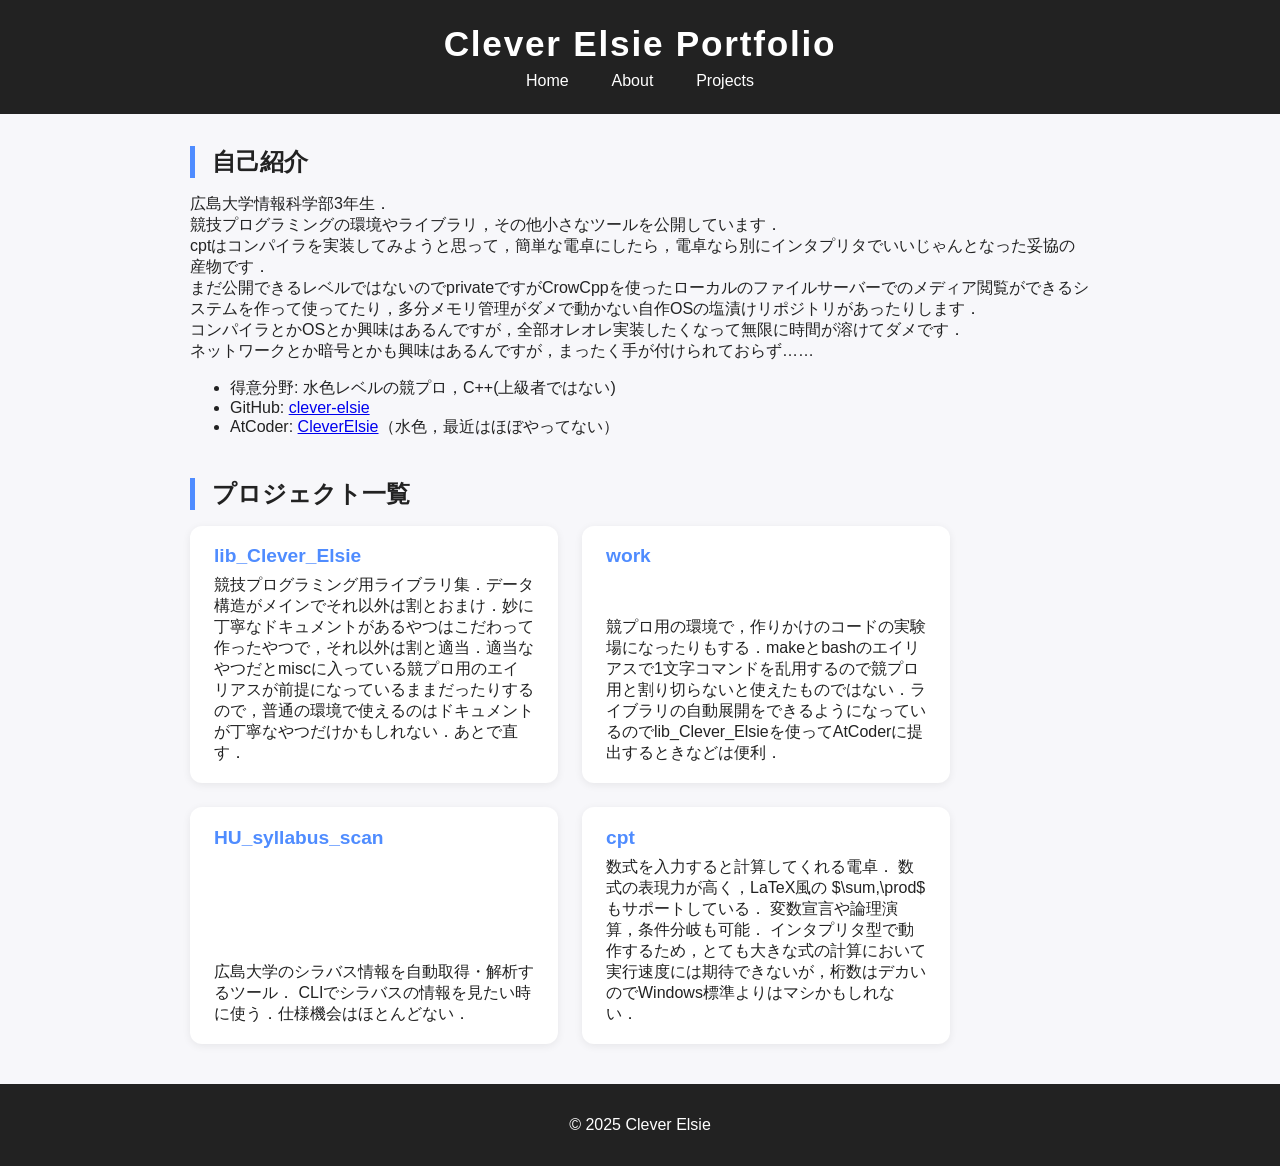
==== index.html @ 0b55cdc5 "Publicなリポジトリ，work, lib_Clever_Elsie, cpt, HU_syllabus_scanを追加" ====
<!DOCTYPE html>
<html lang="ja">
<head>
  <meta charset="UTF-8">
  <meta name="viewport" content="width=device-width, initial-scale=1.0">
  <title>Clever Elsie Portfolio</title>
  <link rel="stylesheet" href="assets/css/style.css">
</head>
<body>
  <div id="header"></div>
  <main>
    <section id="about">
      <h2>自己紹介</h2>
      <p>
        広島大学情報科学部3年生．<br>
        競技プログラミングの環境やライブラリ，その他小さなツールを公開しています．<br>
        cptはコンパイラを実装してみようと思って，簡単な電卓にしたら，電卓なら別にインタプリタでいいじゃんとなった妥協の産物です．<br>
        まだ公開できるレベルではないのでprivateですがCrowCppを使ったローカルのファイルサーバーでのメディア閲覧ができるシステムを作って使ってたり，多分メモリ管理がダメで動かない自作OSの塩漬けリポジトリがあったりします．<br>
        コンパイラとかOSとか興味はあるんですが，全部オレオレ実装したくなって無限に時間が溶けてダメです．<br>
        ネットワークとか暗号とかも興味はあるんですが，まったく手が付けられておらず……<br>
      </p>
      <ul>
        <li>得意分野: 水色レベルの競プロ，C++(上級者ではない)</li>
        <li>GitHub: <a href="https://github.com/clever-elsie" target="_blank">clever-elsie</a></li>
        <li>AtCoder: <a href="https://atcoder.jp/users/CleverElsie" target="_blank">CleverElsie</a>（水色，最近はほぼやってない）</li>
      </ul>
    </section>
    <section id="projects">
      <h2>プロジェクト一覧</h2>
      <div class="card-list">
        <a class="card" href="repositories/lib_Clever_Elsie.html">
          <h3>lib_Clever_Elsie</h3>
          <p>競技プログラミング用ライブラリ集．データ構造がメインでそれ以外は割とおまけ．妙に丁寧なドキュメントがあるやつはこだわって作ったやつで，それ以外は割と適当．適当なやつだとmiscに入っている競プロ用のエイリアスが前提になっているままだったりするので，普通の環境で使えるのはドキュメントが丁寧なやつだけかもしれない．あとで直す．</p>
        </a>
        <a class="card" href="repositories/work.html">
          <h3>work</h3>
          <p>競プロ用の環境で，作りかけのコードの実験場になったりもする．makeとbashのエイリアスで1文字コマンドを乱用するので競プロ用と割り切らないと使えたものではない．ライブラリの自動展開をできるようになっているのでlib_Clever_Elsieを使ってAtCoderに提出するときなどは便利．</p>
        </a>
        <a class="card" href="repositories/HU_syllabus_scan.html">
          <h3>HU_syllabus_scan</h3>
          <p>
            広島大学のシラバス情報を自動取得・解析するツール．
            CLIでシラバスの情報を見たい時に使う．仕様機会はほとんどない．
          </p>
        </a>
        <a class="card" href="repositories/cpt.html">
          <h3>cpt</h3>
          <p>
            数式を入力すると計算してくれる電卓．
            数式の表現力が高く，LaTeX風の $\sum,\prod$ もサポートしている．
            変数宣言や論理演算，条件分岐も可能．
            インタプリタ型で動作するため，とても大きな式の計算において実行速度には期待できないが，桁数はデカいのでWindows標準よりはマシかもしれない．
          </p>
        </a>
      </div>
    </section>
  </main>
  <div id="footer"></div>
  <script src="/assets/include.js"></script>
</body>
</html>
---- assets/css/style.css ----
body {
  font-family: 'Segoe UI', 'Hiragino Sans', 'Meiryo', sans-serif;
  margin: 0;
  background: #f7f7fa;
  color: #222;
}
header {
  background: #222;
  color: #fff;
  padding: 1.5rem 0 1rem 0;
  text-align: center;
}
header h1 {
  margin: 0 0 0.5rem 0;
  font-size: 2.2rem;
  letter-spacing: 0.05em;
}
nav {
  margin-bottom: 0.5rem;
}
nav a {
  color: #fff;
  text-decoration: none;
  margin: 0 1.2rem;
  font-weight: 500;
  transition: color 0.2s;
}
nav a:hover {
  color: #4f8cff;
}
main {
  max-width: 900px;
  margin: 2rem auto;
  padding: 0 1rem;
}
section {
  margin-bottom: 2.5rem;
}
h2 {
  border-left: 5px solid #4f8cff;
  padding-left: 0.7em;
  font-size: 1.5rem;
  margin-bottom: 1rem;
}
.card-list {
  display: flex;
  flex-wrap: wrap;
  gap: 1.5rem;
}
.card {
  background: #fff;
  border-radius: 12px;
  box-shadow: 0 2px 8px rgba(0,0,0,0.07);
  padding: 1.2rem 1.5rem;
  flex: 1 1 250px;
  min-width: 220px;
  max-width: 320px;
  text-decoration: none;
  color: #222;
  transition: box-shadow 0.2s, transform 0.2s;
  display: flex;
  flex-direction: column;
  justify-content: space-between;
}
.card:hover {
  box-shadow: 0 4px 16px rgba(79,140,255,0.13);
  transform: translateY(-4px) scale(1.03);
}
.card h3 {
  margin: 0 0 0.5rem 0;
  font-size: 1.2rem;
  color: #4f8cff;
}
.card p {
  margin: 0;
  font-size: 1rem;
}
footer {
  background: #222;
  color: #fff;
  text-align: center;
  padding: 1rem 0;
  margin-top: 2rem;
}
@media (max-width: 700px) {
  .card-list {
    flex-direction: column;
    gap: 1rem;
  }
  main {
    padding: 0 0.5rem;
  }
}
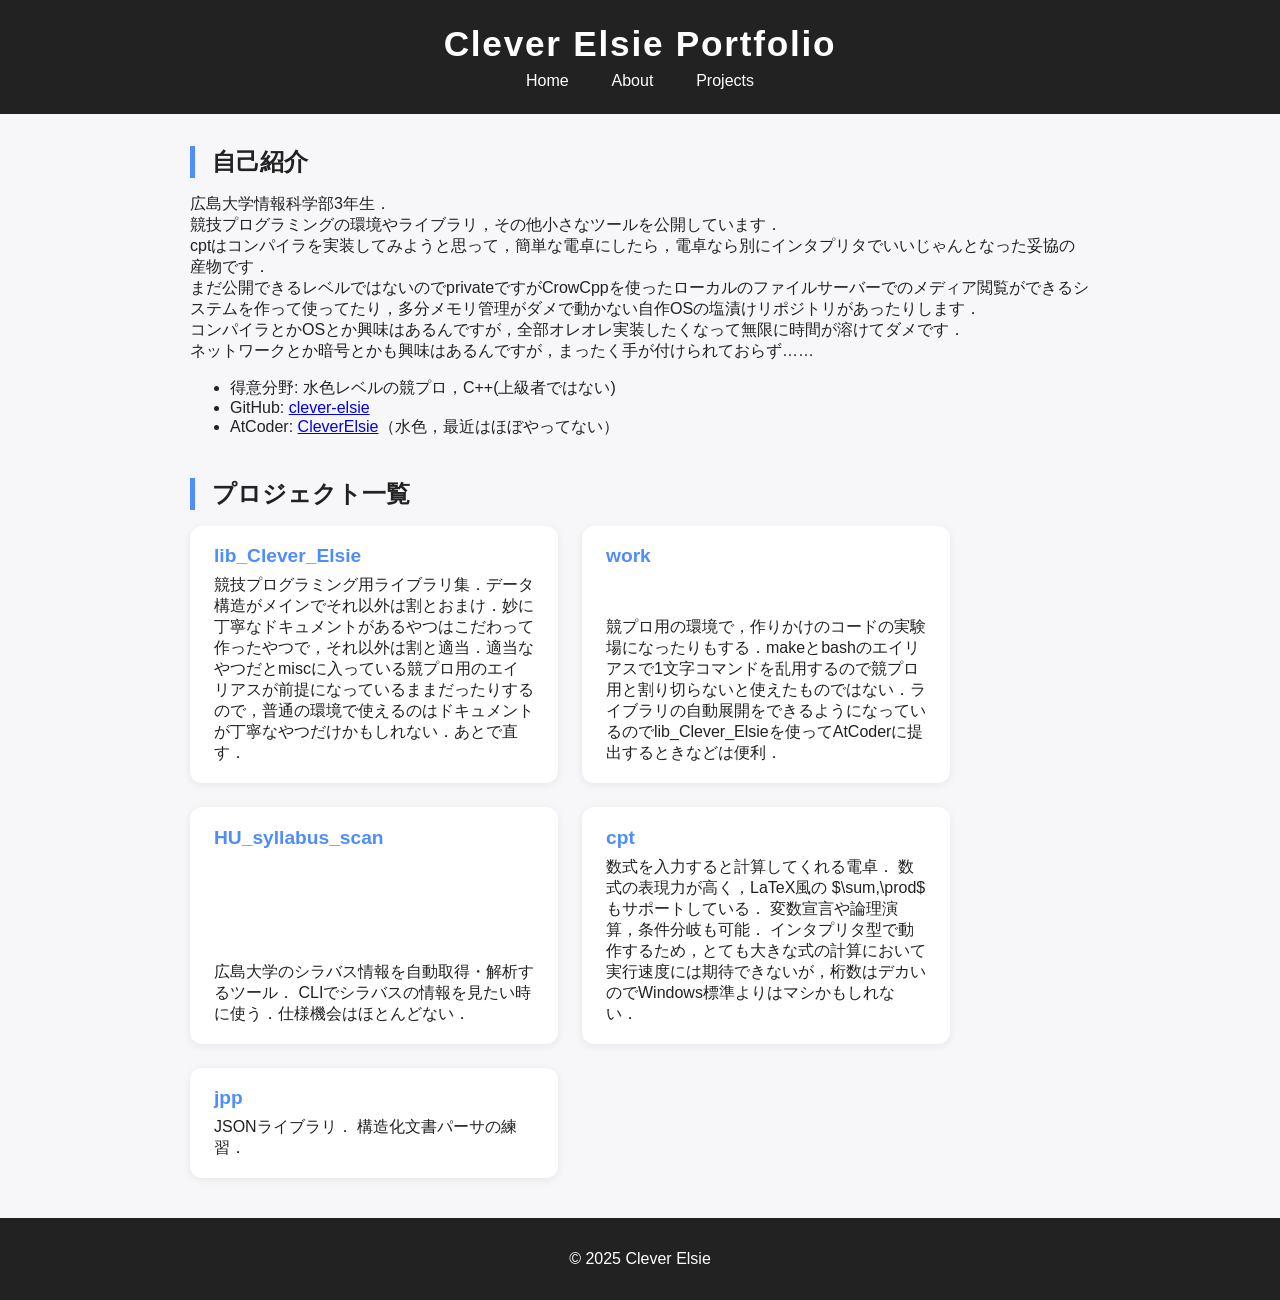
==== commit 199481fe: "jppを追加" ====
--- a/index.html
+++ b/index.html
@@ -52,6 +52,13 @@
             インタプリタ型で動作するため，とても大きな式の計算において実行速度には期待できないが，桁数はデカいのでWindows標準よりはマシかもしれない．
           </p>
         </a>
+        <a class="card" href="repositories/jpp.html">
+          <h3>jpp</h3>
+          <p>
+            JSONライブラリ．  
+            構造化文書パーサの練習．
+          </p>
+        </a>
       </div>
     </section>
   </main>
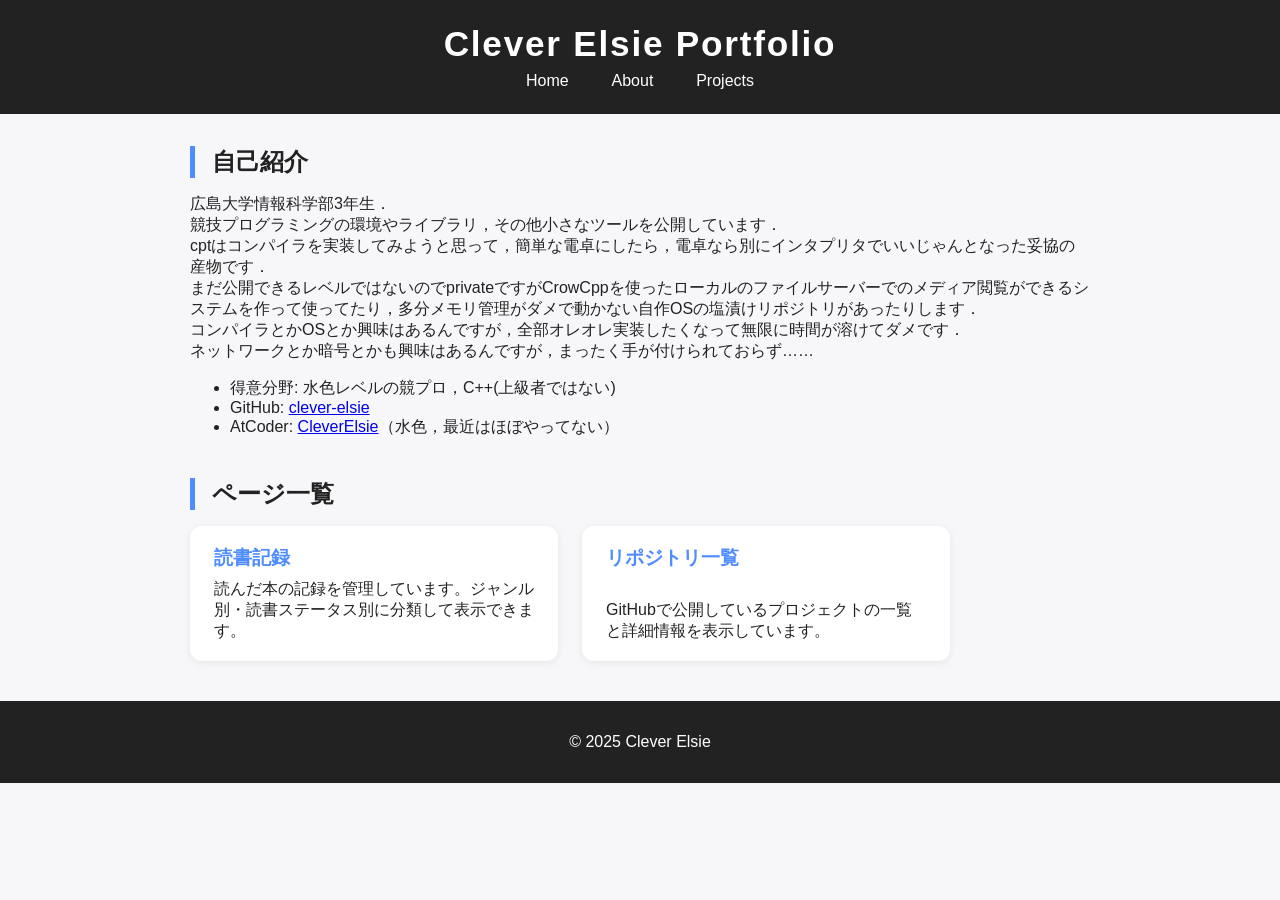
==== commit e007ed5d: "読書メモっぽいものを追加" ====
--- a/index.html
+++ b/index.html
@@ -25,39 +25,16 @@
         <li>AtCoder: <a href="https://atcoder.jp/users/CleverElsie" target="_blank">CleverElsie</a>（水色，最近はほぼやってない）</li>
       </ul>
     </section>
-    <section id="projects">
-      <h2>プロジェクト一覧</h2>
+    <section id="pages">
+      <h2>ページ一覧</h2>
       <div class="card-list">
-        <a class="card" href="repositories/lib_Clever_Elsie.html">
-          <h3>lib_Clever_Elsie</h3>
-          <p>競技プログラミング用ライブラリ集．データ構造がメインでそれ以外は割とおまけ．妙に丁寧なドキュメントがあるやつはこだわって作ったやつで，それ以外は割と適当．適当なやつだとmiscに入っている競プロ用のエイリアスが前提になっているままだったりするので，普通の環境で使えるのはドキュメントが丁寧なやつだけかもしれない．あとで直す．</p>
+        <a class="card" href="books/index.html">
+          <h3>読書記録</h3>
+          <p>読んだ本の記録を管理しています。ジャンル別・読書ステータス別に分類して表示できます。</p>
         </a>
-        <a class="card" href="repositories/work.html">
-          <h3>work</h3>
-          <p>競プロ用の環境で，作りかけのコードの実験場になったりもする．makeとbashのエイリアスで1文字コマンドを乱用するので競プロ用と割り切らないと使えたものではない．ライブラリの自動展開をできるようになっているのでlib_Clever_Elsieを使ってAtCoderに提出するときなどは便利．</p>
-        </a>
-        <a class="card" href="repositories/HU_syllabus_scan.html">
-          <h3>HU_syllabus_scan</h3>
-          <p>
-            広島大学のシラバス情報を自動取得・解析するツール．
-            CLIでシラバスの情報を見たい時に使う．仕様機会はほとんどない．
-          </p>
-        </a>
-        <a class="card" href="repositories/cpt.html">
-          <h3>cpt</h3>
-          <p>
-            数式を入力すると計算してくれる電卓．
-            数式の表現力が高く，LaTeX風の $\sum,\prod$ もサポートしている．
-            変数宣言や論理演算，条件分岐も可能．
-            インタプリタ型で動作するため，とても大きな式の計算において実行速度には期待できないが，桁数はデカいのでWindows標準よりはマシかもしれない．
-          </p>
-        </a>
-        <a class="card" href="repositories/jpp.html">
-          <h3>jpp</h3>
-          <p>
-            JSONライブラリ．  
-            構造化文書パーサの練習．
-          </p>
+        <a class="card" href="repositories/index.html">
+          <h3>リポジトリ一覧</h3>
+          <p>GitHubで公開しているプロジェクトの一覧と詳細情報を表示しています。</p>
         </a>
       </div>
     </section>
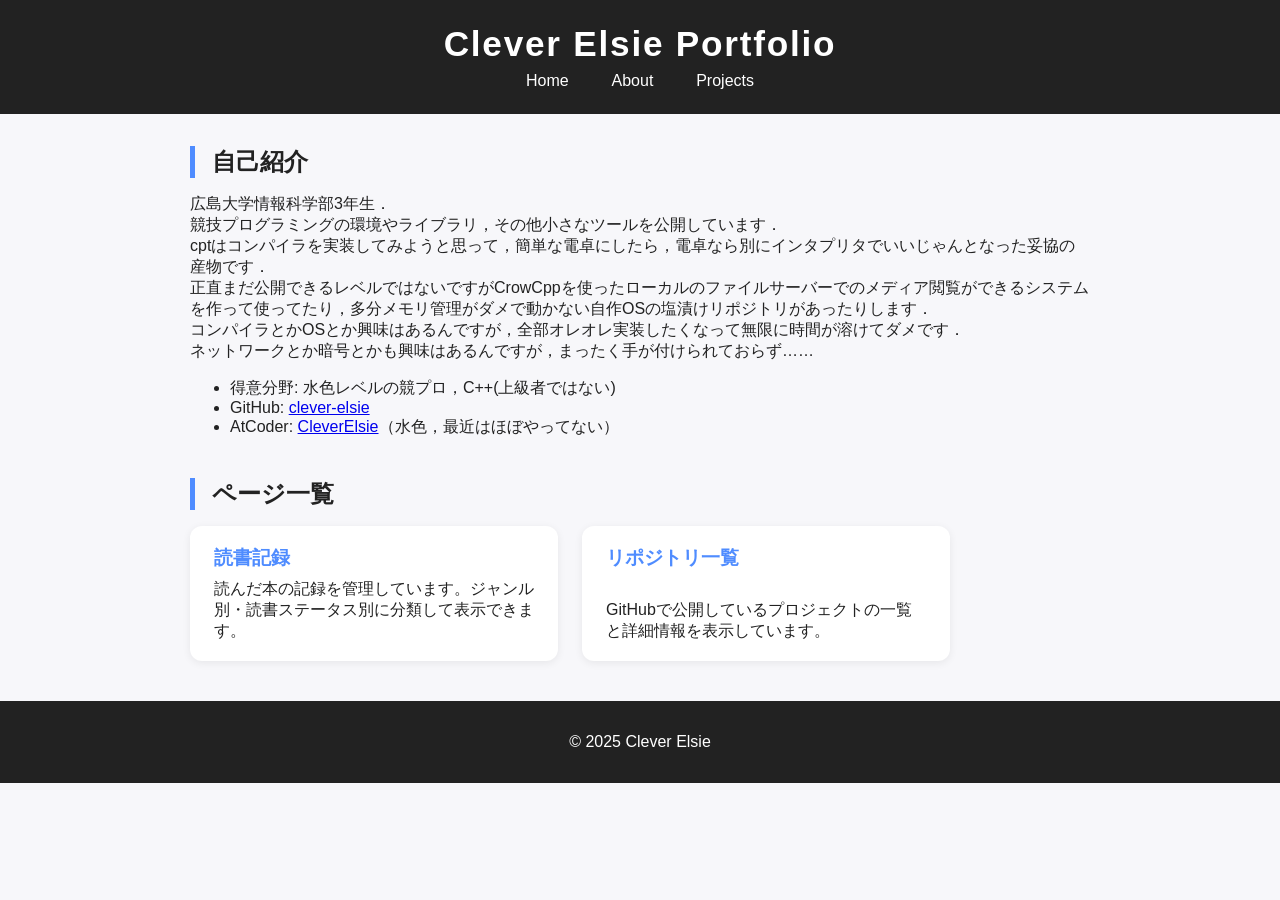
==== commit 6d99e177: "archive" ====
--- a/index.html
+++ b/index.html
@@ -15,7 +15,7 @@
         広島大学情報科学部3年生．<br>
         競技プログラミングの環境やライブラリ，その他小さなツールを公開しています．<br>
         cptはコンパイラを実装してみようと思って，簡単な電卓にしたら，電卓なら別にインタプリタでいいじゃんとなった妥協の産物です．<br>
-        まだ公開できるレベルではないのでprivateですがCrowCppを使ったローカルのファイルサーバーでのメディア閲覧ができるシステムを作って使ってたり，多分メモリ管理がダメで動かない自作OSの塩漬けリポジトリがあったりします．<br>
+        正直まだ公開できるレベルではないですがCrowCppを使ったローカルのファイルサーバーでのメディア閲覧ができるシステムを作って使ってたり，多分メモリ管理がダメで動かない自作OSの塩漬けリポジトリがあったりします．<br>
         コンパイラとかOSとか興味はあるんですが，全部オレオレ実装したくなって無限に時間が溶けてダメです．<br>
         ネットワークとか暗号とかも興味はあるんですが，まったく手が付けられておらず……<br>
       </p>
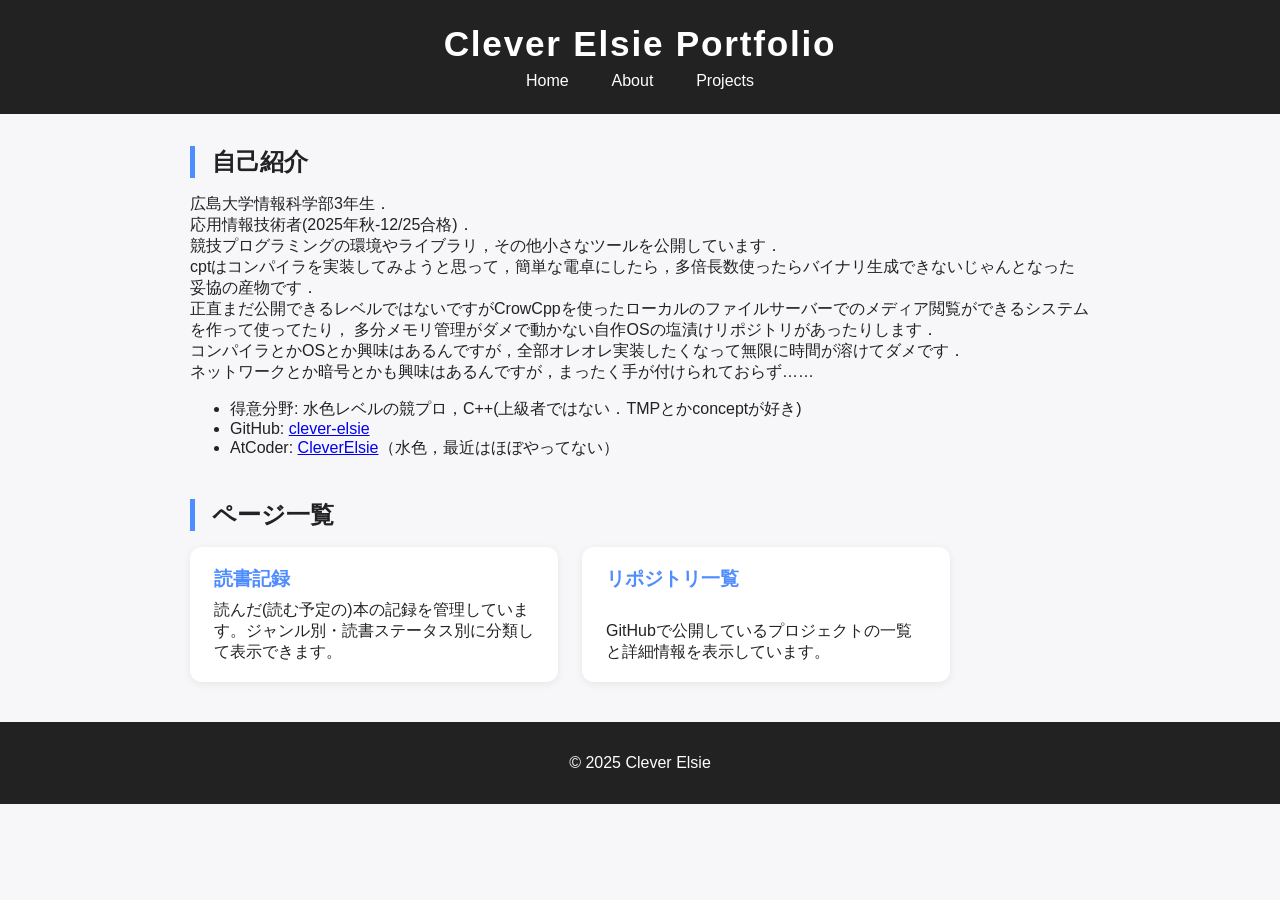
==== commit 465d25f5: "ちょっと更新" ====
--- a/index.html
+++ b/index.html
@@ -13,14 +13,16 @@
       <h2>自己紹介</h2>
       <p>
         広島大学情報科学部3年生．<br>
+        応用情報技術者(2025年秋-12/25合格)．<br>
         競技プログラミングの環境やライブラリ，その他小さなツールを公開しています．<br>
-        cptはコンパイラを実装してみようと思って，簡単な電卓にしたら，電卓なら別にインタプリタでいいじゃんとなった妥協の産物です．<br>
-        正直まだ公開できるレベルではないですがCrowCppを使ったローカルのファイルサーバーでのメディア閲覧ができるシステムを作って使ってたり，多分メモリ管理がダメで動かない自作OSの塩漬けリポジトリがあったりします．<br>
+        cptはコンパイラを実装してみようと思って，簡単な電卓にしたら，多倍長数使ったらバイナリ生成できないじゃんとなった妥協の産物です．<br>
+        正直まだ公開できるレベルではないですがCrowCppを使ったローカルのファイルサーバーでのメディア閲覧ができるシステムを作って使ってたり，
+        多分メモリ管理がダメで動かない自作OSの塩漬けリポジトリがあったりします．<br>
         コンパイラとかOSとか興味はあるんですが，全部オレオレ実装したくなって無限に時間が溶けてダメです．<br>
         ネットワークとか暗号とかも興味はあるんですが，まったく手が付けられておらず……<br>
       </p>
       <ul>
-        <li>得意分野: 水色レベルの競プロ，C++(上級者ではない)</li>
+        <li>得意分野: 水色レベルの競プロ，C++(上級者ではない．TMPとかconceptが好き)</li>
         <li>GitHub: <a href="https://github.com/clever-elsie" target="_blank">clever-elsie</a></li>
         <li>AtCoder: <a href="https://atcoder.jp/users/CleverElsie" target="_blank">CleverElsie</a>（水色，最近はほぼやってない）</li>
       </ul>
@@ -30,7 +32,7 @@
       <div class="card-list">
         <a class="card" href="books/index.html">
           <h3>読書記録</h3>
-          <p>読んだ本の記録を管理しています。ジャンル別・読書ステータス別に分類して表示できます。</p>
+          <p>読んだ(読む予定の)本の記録を管理しています。ジャンル別・読書ステータス別に分類して表示できます。</p>
         </a>
         <a class="card" href="repositories/index.html">
           <h3>リポジトリ一覧</h3>
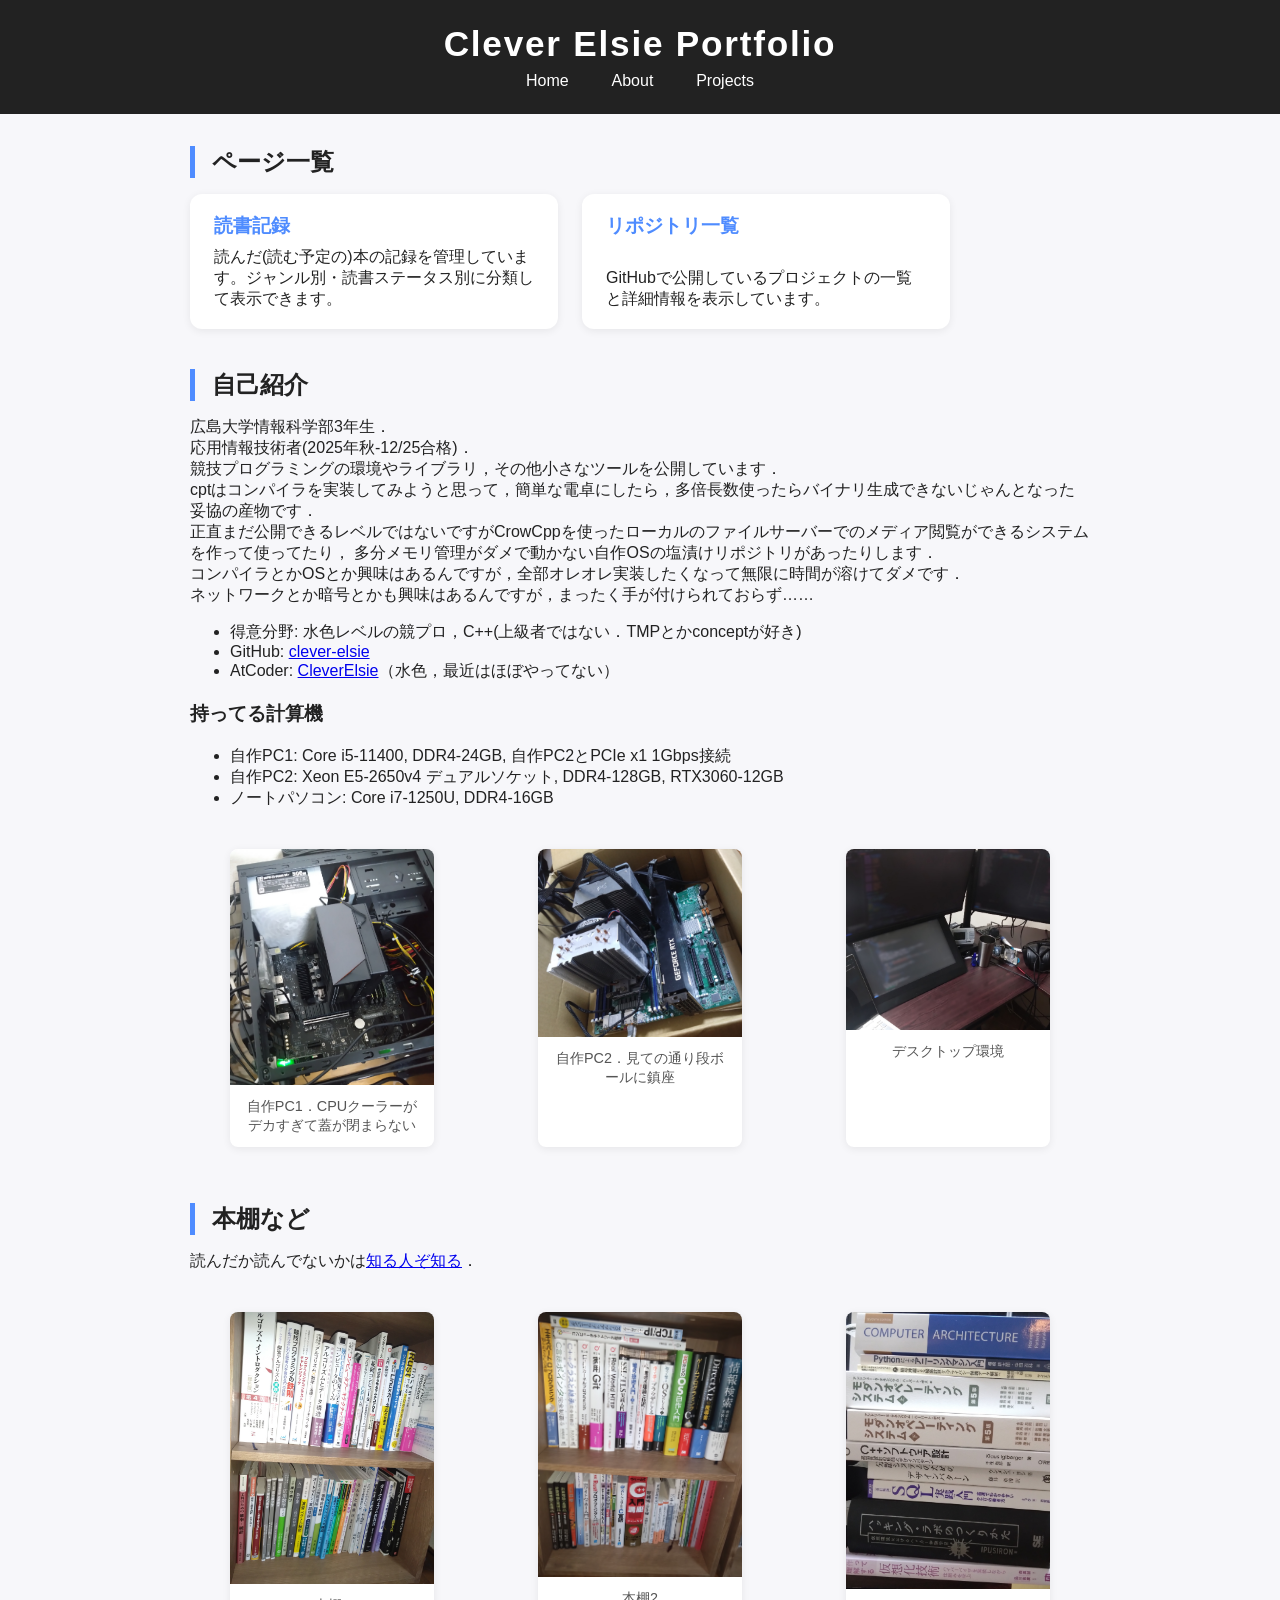
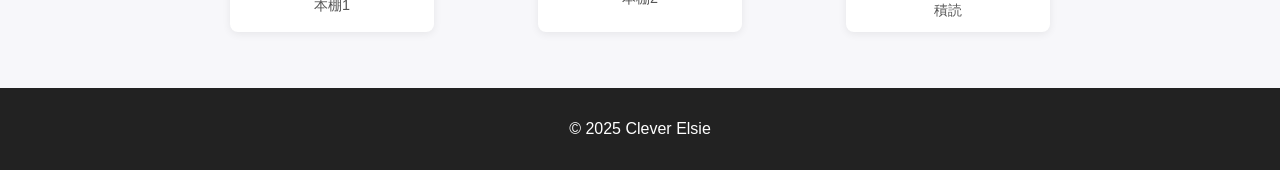
==== commit 8d4786a3: "画像を追加" ====
--- a/index.html
+++ b/index.html
@@ -9,6 +9,19 @@
 <body>
   <div id="header"></div>
   <main>
+    <section id="pages">
+      <h2>ページ一覧</h2>
+      <div class="card-list">
+        <a class="card" href="books/index.html">
+          <h3>読書記録</h3>
+          <p>読んだ(読む予定の)本の記録を管理しています。ジャンル別・読書ステータス別に分類して表示できます。</p>
+        </a>
+        <a class="card" href="repositories/index.html">
+          <h3>リポジトリ一覧</h3>
+          <p>GitHubで公開しているプロジェクトの一覧と詳細情報を表示しています。</p>
+        </a>
+      </div>
+    </section>
     <section id="about">
       <h2>自己紹介</h2>
       <p>
@@ -26,18 +39,43 @@
         <li>GitHub: <a href="https://github.com/clever-elsie" target="_blank">clever-elsie</a></li>
         <li>AtCoder: <a href="https://atcoder.jp/users/CleverElsie" target="_blank">CleverElsie</a>（水色，最近はほぼやってない）</li>
       </ul>
+      <h3>持ってる計算機</h3>
+      <ul>
+        <li>自作PC1: Core i5-11400, DDR4-24GB, 自作PC2とPCIe x1 1Gbps接続</li>
+        <li>自作PC2: Xeon E5-2650v4 デュアルソケット, DDR4-128GB, RTX3060-12GB</li>
+        <li>ノートパソコン: Core i7-1250U, DDR4-16GB</li>
+      </ul>
+      <div class="image-gallery">
+        <figure class="image-item">
+          <img src="assets/img/自作PC1.jpg" alt="自作PC1">
+          <figcaption>自作PC1．CPUクーラーがデカすぎて蓋が閉まらない</figcaption>
+        </figure>
+        <figure class="image-item">
+          <img src="assets/img/自作PC2.jpg" alt="自作PC2">
+          <figcaption>自作PC2．見ての通り段ボールに鎮座</figcaption>
+        </figure>
+        <figure class="image-item">
+          <img src="assets/img/デスクトップ環境.jpg" alt="デスクトップ環境">
+          <figcaption>デスクトップ環境</figcaption>
+        </figure>
+      </div>
     </section>
-    <section id="pages">
-      <h2>ページ一覧</h2>
-      <div class="card-list">
-        <a class="card" href="books/index.html">
-          <h3>読書記録</h3>
-          <p>読んだ(読む予定の)本の記録を管理しています。ジャンル別・読書ステータス別に分類して表示できます。</p>
-        </a>
-        <a class="card" href="repositories/index.html">
-          <h3>リポジトリ一覧</h3>
-          <p>GitHubで公開しているプロジェクトの一覧と詳細情報を表示しています。</p>
-        </a>
+    <section id="books">
+      <h2>本棚など</h2>
+      読んだか読んでないかは<a href="books/index.html">知る人ぞ知る</a>．
+      <div class="image-gallery">
+        <figure class="image-item">
+          <img src="assets/img/本棚1.jpg" alt="本棚1">
+          <figcaption>本棚1</figcaption>
+        </figure>
+        <figure class="image-item">
+          <img src="assets/img/本棚2.jpg" alt="本棚2">
+          <figcaption>本棚2</figcaption>
+        </figure>
+        <figure class="image-item">
+          <img src="assets/img/積読.jpg" alt="積読">
+          <figcaption>積読</figcaption>
+        </figure>
       </div>
     </section>
   </main>
--- a/assets/css/style.css
+++ b/assets/css/style.css
@@ -82,6 +82,34 @@
   padding: 1rem 0;
   margin-top: 2rem;
 }
+.image-gallery {
+  display: grid;
+  grid-template-columns: repeat(auto-fit, minmax(250px, 1fr));
+  gap: 1.5rem;
+  margin: 1.5rem 0;
+}
+.image-item {
+  background: #fff;
+  border-radius: 8px;
+  overflow: hidden;
+  box-shadow: 0 2px 8px rgba(0,0,0,0.07);
+  transition: box-shadow 0.2s, transform 0.2s;
+}
+.image-item:hover {
+  box-shadow: 0 4px 16px rgba(79,140,255,0.13);
+  transform: translateY(-2px);
+}
+.image-item img {
+  width: 100%;
+  height: auto;
+  display: block;
+}
+.image-item figcaption {
+  padding: 0.75rem;
+  font-size: 0.9rem;
+  color: #555;
+  text-align: center;
+}
 @media (max-width: 700px) {
   .card-list {
     flex-direction: column;
@@ -90,4 +118,8 @@
   main {
     padding: 0 0.5rem;
   }
+  .image-gallery {
+    grid-template-columns: 1fr;
+    gap: 1rem;
+  }
 } 
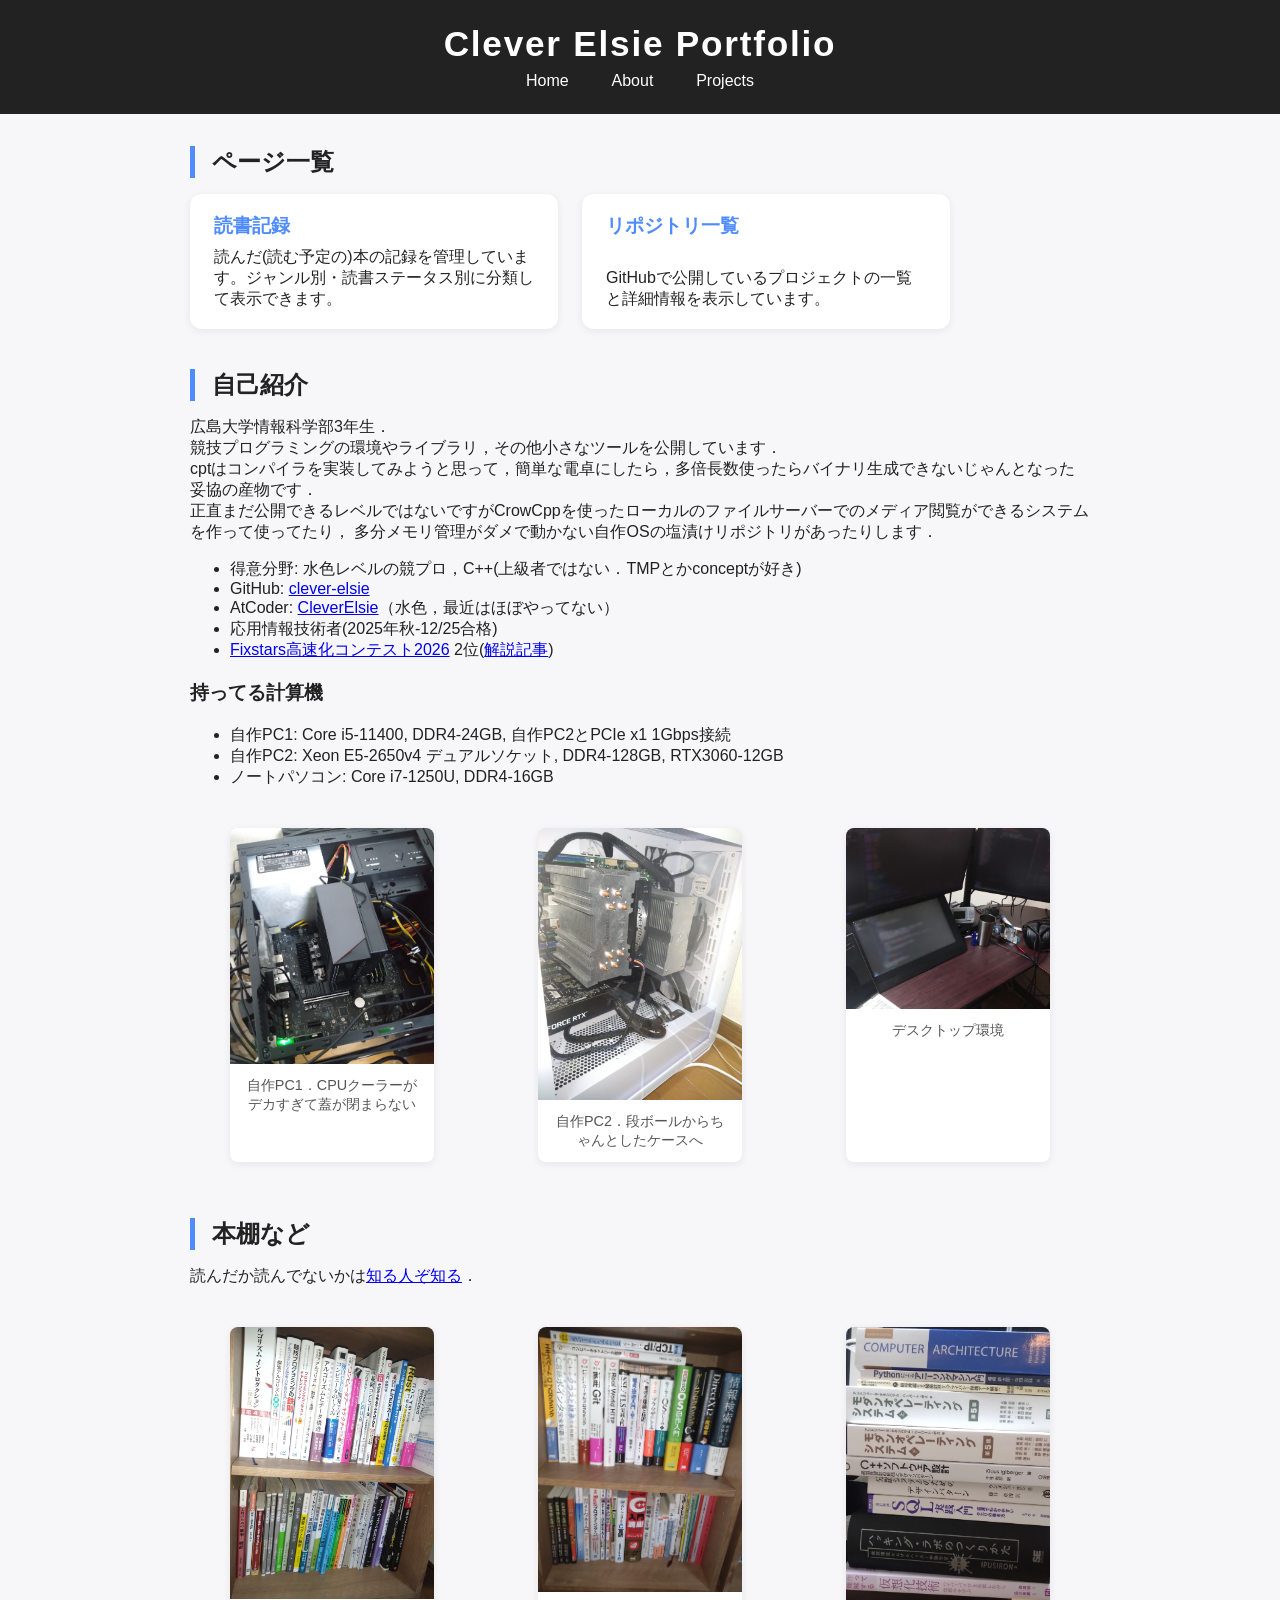
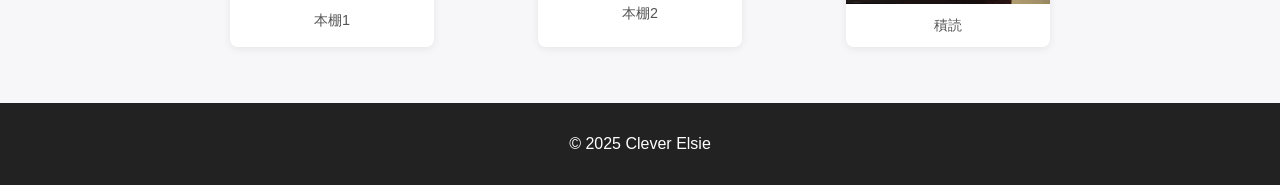
==== commit ec540b2b: "fixstarsコンテストについて追記．鯖機の画像を差し替え" ====
--- a/index.html
+++ b/index.html
@@ -26,18 +26,17 @@
       <h2>自己紹介</h2>
       <p>
         広島大学情報科学部3年生．<br>
-        応用情報技術者(2025年秋-12/25合格)．<br>
         競技プログラミングの環境やライブラリ，その他小さなツールを公開しています．<br>
         cptはコンパイラを実装してみようと思って，簡単な電卓にしたら，多倍長数使ったらバイナリ生成できないじゃんとなった妥協の産物です．<br>
         正直まだ公開できるレベルではないですがCrowCppを使ったローカルのファイルサーバーでのメディア閲覧ができるシステムを作って使ってたり，
         多分メモリ管理がダメで動かない自作OSの塩漬けリポジトリがあったりします．<br>
-        コンパイラとかOSとか興味はあるんですが，全部オレオレ実装したくなって無限に時間が溶けてダメです．<br>
-        ネットワークとか暗号とかも興味はあるんですが，まったく手が付けられておらず……<br>
       </p>
       <ul>
         <li>得意分野: 水色レベルの競プロ，C++(上級者ではない．TMPとかconceptが好き)</li>
         <li>GitHub: <a href="https://github.com/clever-elsie" target="_blank">clever-elsie</a></li>
         <li>AtCoder: <a href="https://atcoder.jp/users/CleverElsie" target="_blank">CleverElsie</a>（水色，最近はほぼやってない）</li>
+        <li>応用情報技術者(2025年秋-12/25合格)</li>
+        <li><a href="https://fixstars-contest.com/contests/cpu2026/ranking">Fixstars高速化コンテスト2026</a> 2位(<a href="https://qiita.com/clever-elsie/items/cac21cae1552c3879ab1">解説記事</a>)</li>
       </ul>
       <h3>持ってる計算機</h3>
       <ul>
@@ -52,7 +51,7 @@
         </figure>
         <figure class="image-item">
           <img src="assets/img/自作PC2.jpg" alt="自作PC2">
-          <figcaption>自作PC2．見ての通り段ボールに鎮座</figcaption>
+          <figcaption>自作PC2．段ボールからちゃんとしたケースへ</figcaption>
         </figure>
         <figure class="image-item">
           <img src="assets/img/デスクトップ環境.jpg" alt="デスクトップ環境">
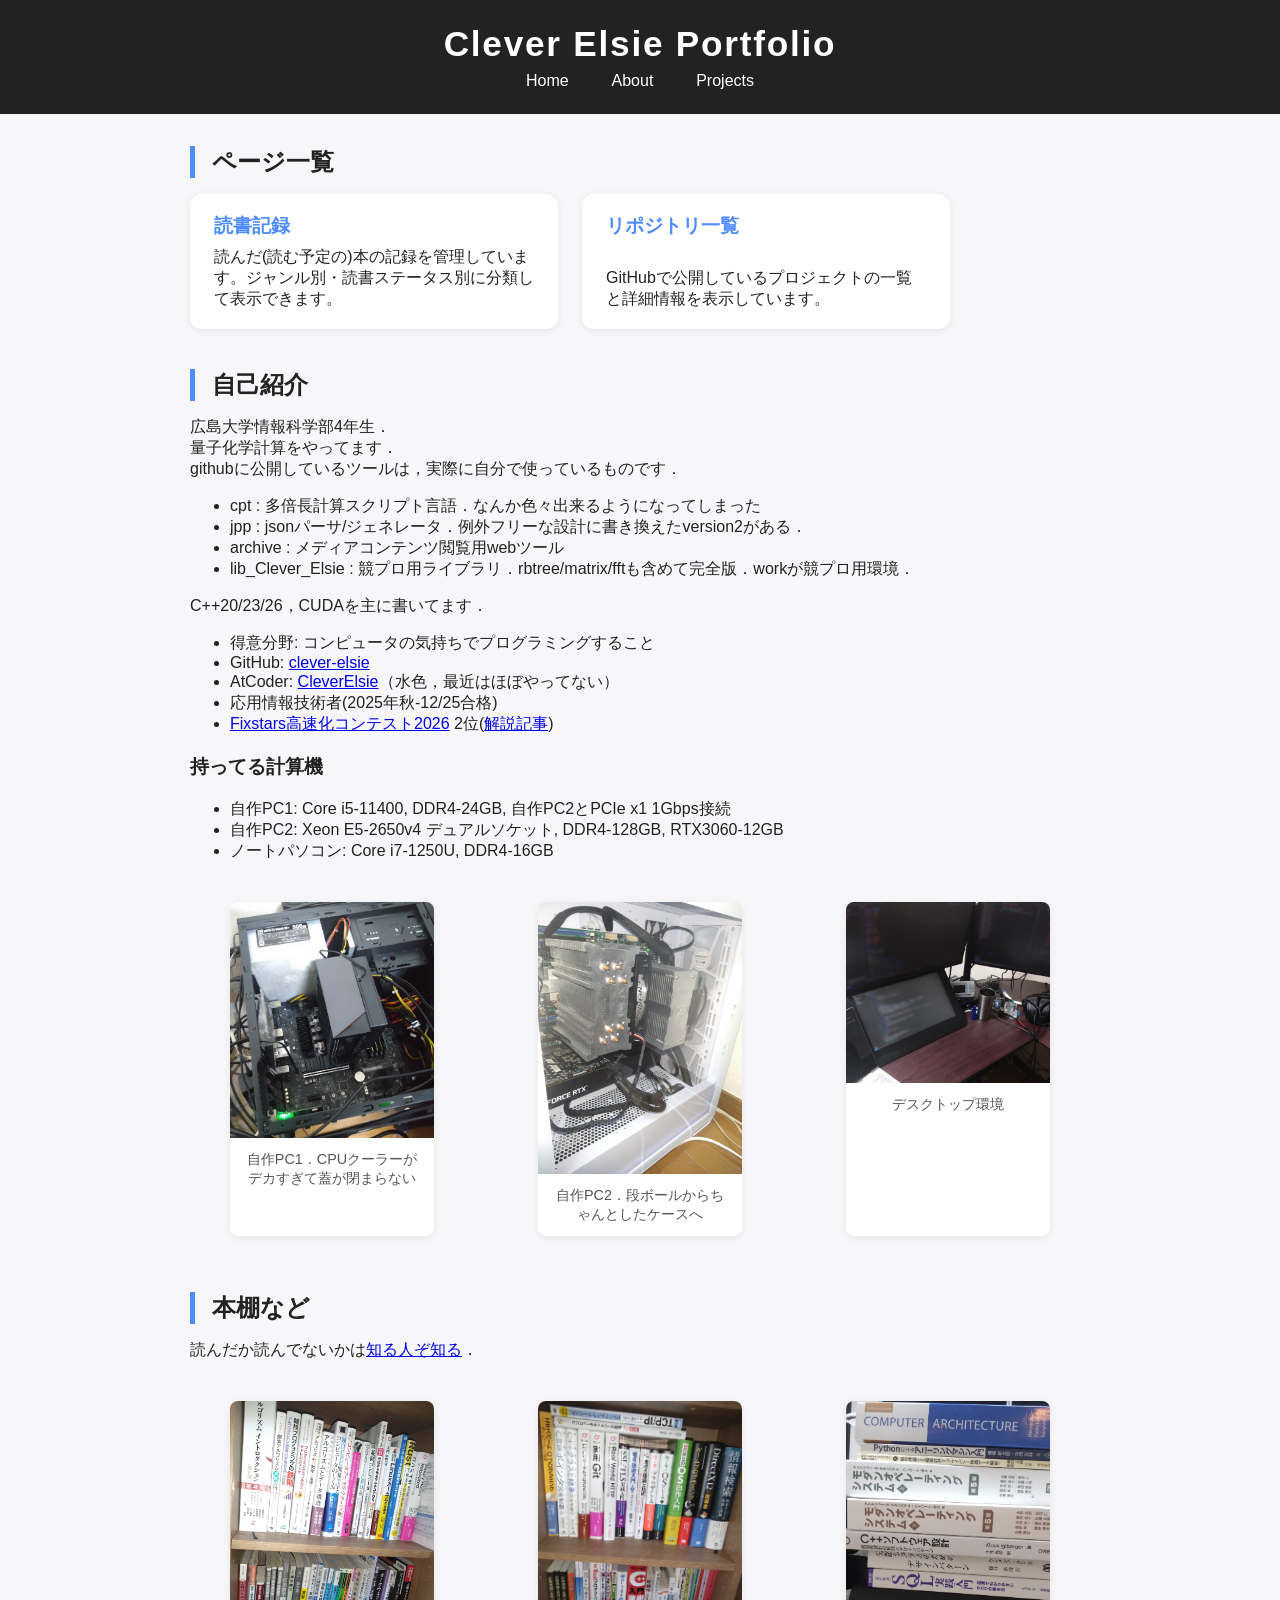
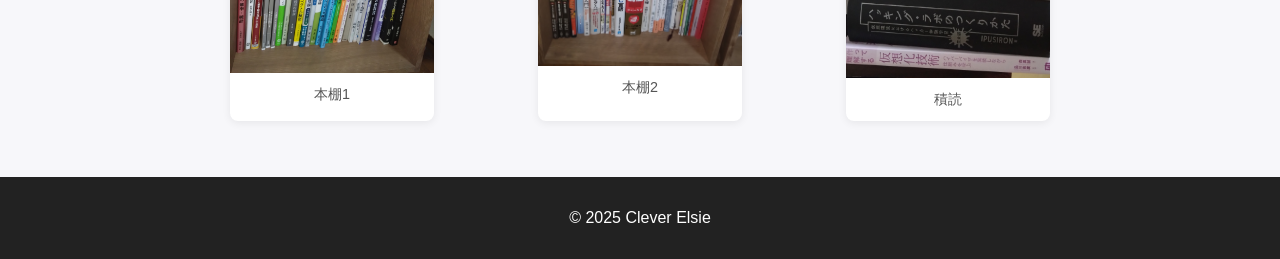
==== commit 2c4d9089: "cptを色々更新したので更新" ====
--- a/index.html
+++ b/index.html
@@ -25,14 +25,19 @@
     <section id="about">
       <h2>自己紹介</h2>
       <p>
-        広島大学情報科学部3年生．<br>
-        競技プログラミングの環境やライブラリ，その他小さなツールを公開しています．<br>
-        cptはコンパイラを実装してみようと思って，簡単な電卓にしたら，多倍長数使ったらバイナリ生成できないじゃんとなった妥協の産物です．<br>
-        正直まだ公開できるレベルではないですがCrowCppを使ったローカルのファイルサーバーでのメディア閲覧ができるシステムを作って使ってたり，
-        多分メモリ管理がダメで動かない自作OSの塩漬けリポジトリがあったりします．<br>
+        広島大学情報科学部4年生．<br>
+        量子化学計算をやってます．<br>
+        githubに公開しているツールは，実際に自分で使っているものです．<br>
+        <ul>
+            <li>cpt : 多倍長計算スクリプト言語．なんか色々出来るようになってしまった</li>
+            <li>jpp : jsonパーサ/ジェネレータ．例外フリーな設計に書き換えたversion2がある．</li>
+            <li>archive : メディアコンテンツ閲覧用webツール</li>
+            <li>lib_Clever_Elsie : 競プロ用ライブラリ．rbtree/matrix/fftも含めて完全版．workが競プロ用環境．</li>
+        </ul>
+        C++20/23/26，CUDAを主に書いてます．
       </p>
       <ul>
-        <li>得意分野: 水色レベルの競プロ，C++(上級者ではない．TMPとかconceptが好き)</li>
+        <li>得意分野: コンピュータの気持ちでプログラミングすること</li>
         <li>GitHub: <a href="https://github.com/clever-elsie" target="_blank">clever-elsie</a></li>
         <li>AtCoder: <a href="https://atcoder.jp/users/CleverElsie" target="_blank">CleverElsie</a>（水色，最近はほぼやってない）</li>
         <li>応用情報技術者(2025年秋-12/25合格)</li>
@@ -81,4 +86,4 @@
   <div id="footer"></div>
   <script src="/assets/include.js"></script>
 </body>
-</html>+</html>
